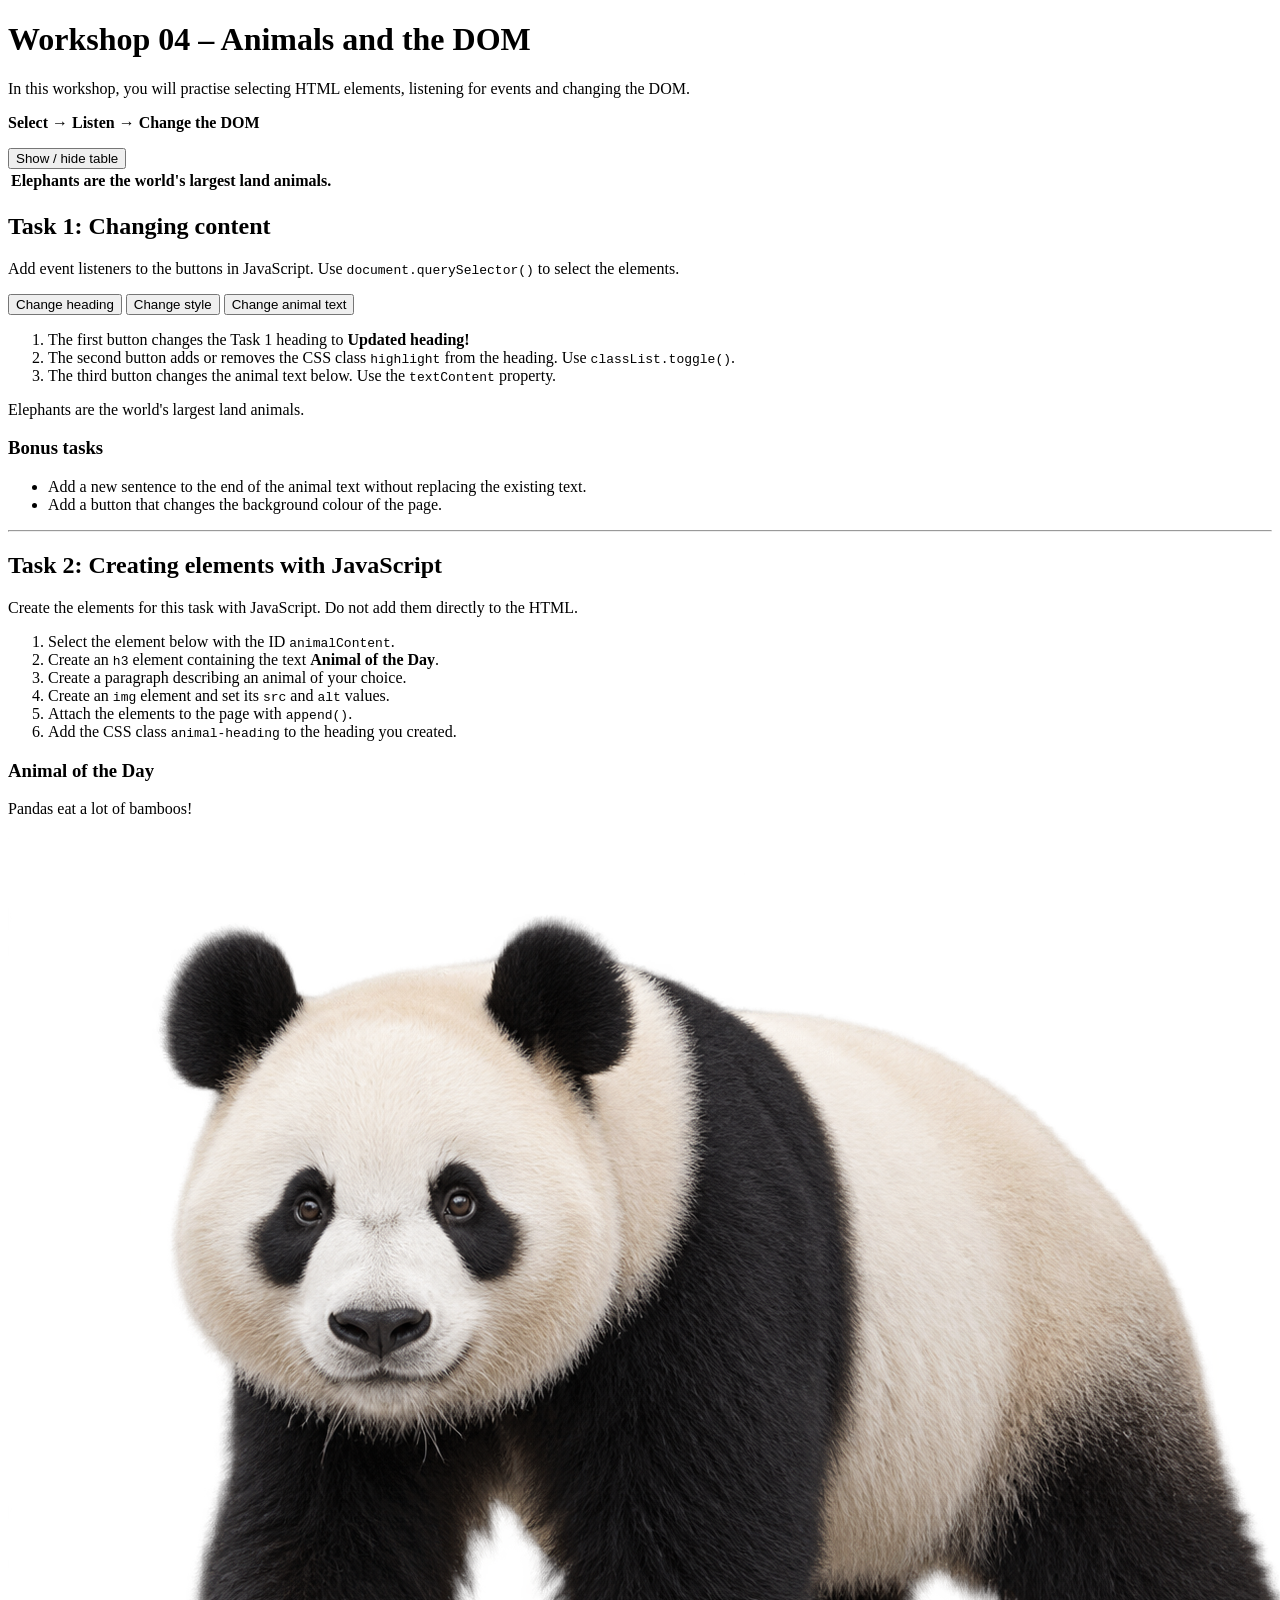
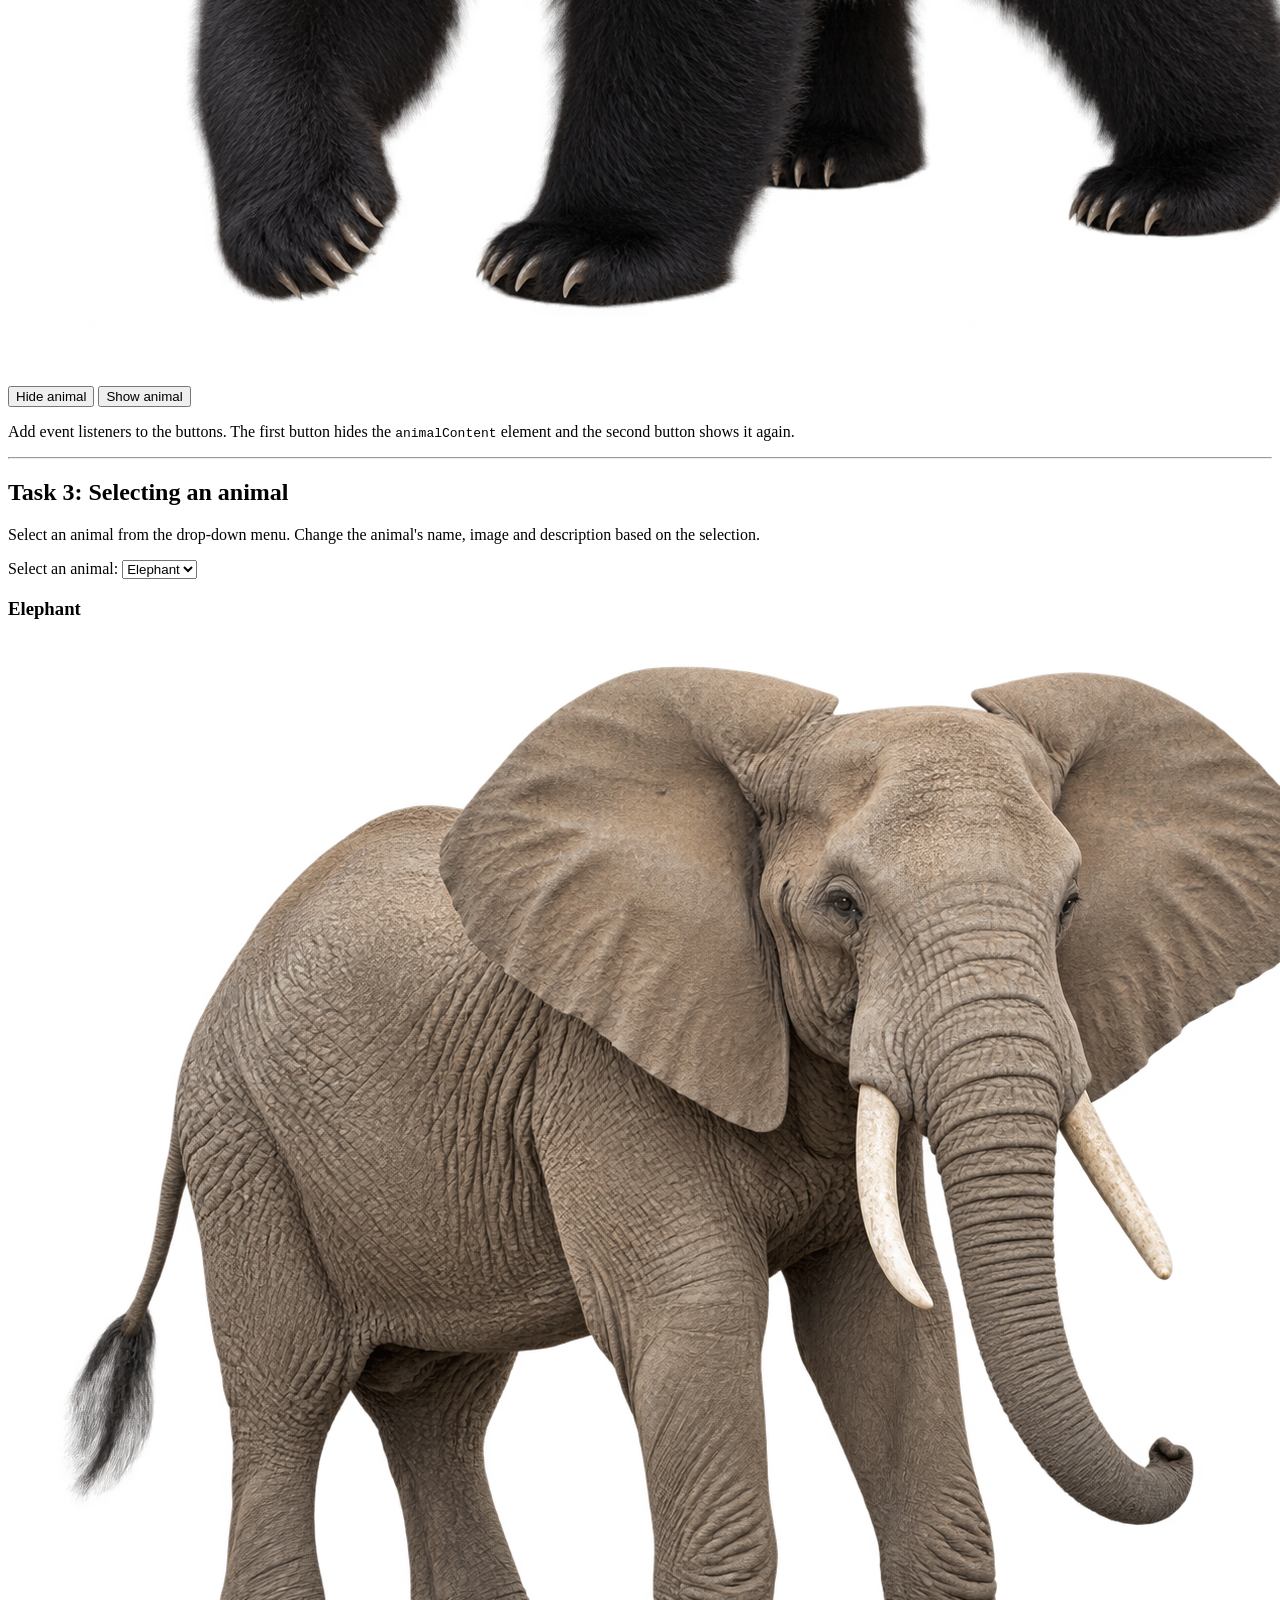
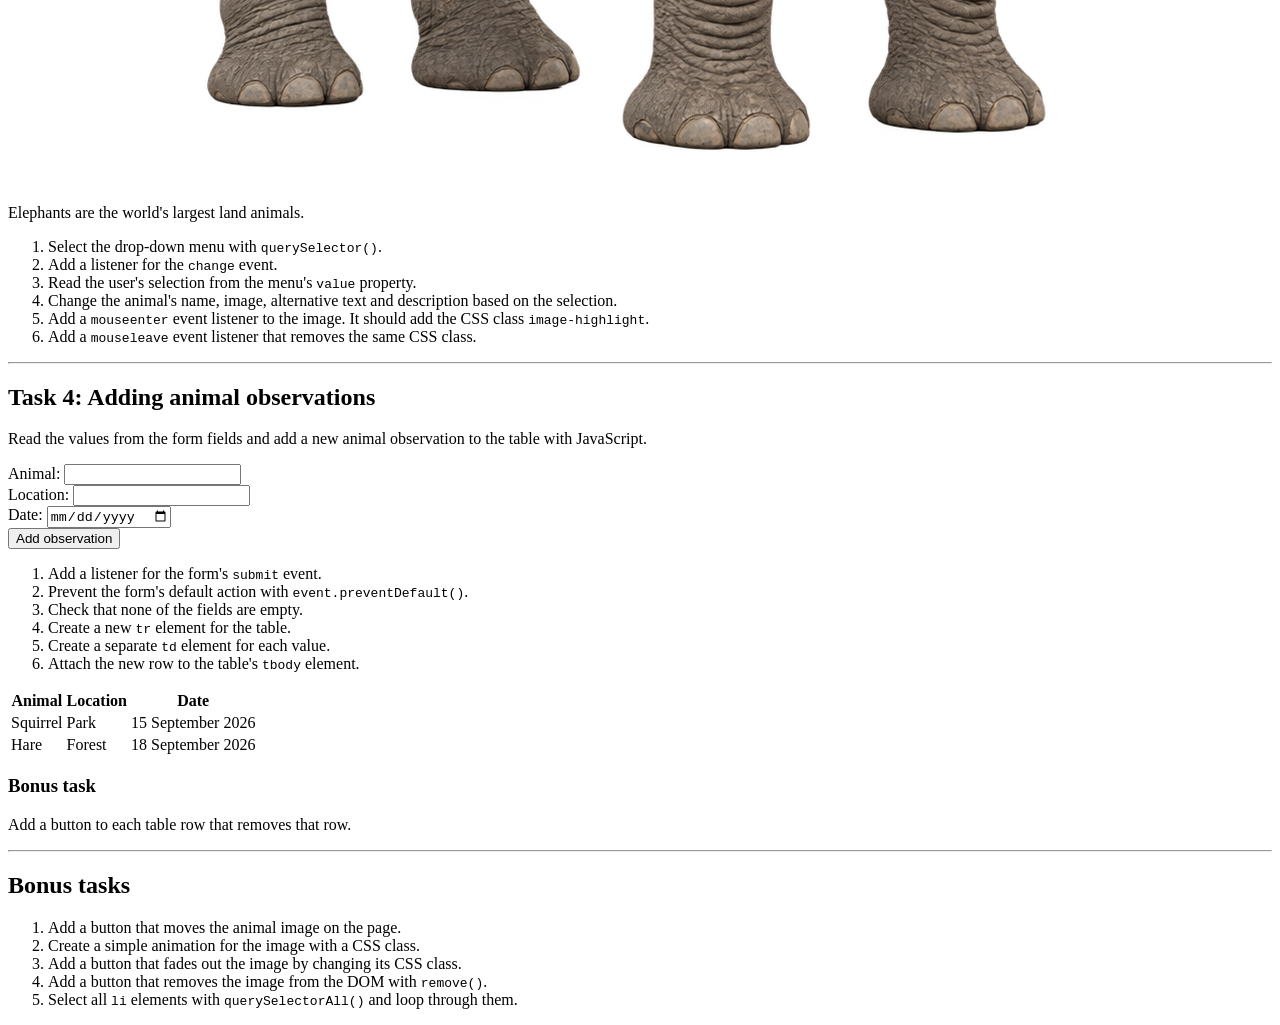
==== WS04_DOM/index.html @ 871287a9 "Add Workshop 4 DOM scripting" ====
<!DOCTYPE html>
<html lang="en">

<head>
    <meta charset="UTF-8">
    <meta name="viewport" content="width=device-width, initial-scale=1.0">

    <title>Workshop 04 – DOM Scripting</title>

    <link rel="stylesheet" href="styles.css">
    <script src="js/script.js" defer></script>
</head>

<body>
    <header>
        <h1 id="mainHeading">Workshop 04 – Animals and the DOM</h1>

        <p>
            In this workshop, you will practise selecting HTML elements,
            listening for events and changing the DOM.
        </p>

        <p>
            <strong>Select → Listen → Change the DOM</strong>
        </p>

        <button id="animalButton">Show / hide table</button>

<table id="animalTable">
     <thead>
        <tr>
            <th>Elephants are the world's
                largest land animals.</th>
          
        </tr>
    </thead>

     
</table>


    </header>

    <main>
        <!-- TASK 1 -->
        <section>
            <h2 id="taskOneHeading">Task 1: Changing content</h2>

            <p>
                Add event listeners to the buttons in JavaScript.
                Use <code>document.querySelector()</code> to select the elements.
            </p>

            <div class="buttons">
                <button id="changeHeadingButton">
                    Change heading
                </button>

                <button id="changeStyleButton">
                    Change style
                </button>

                <button id="changeTextButton">
                    Change animal text
                </button>
            </div>

            <div class="instructions">
                <ol>
                    <li>
                        The first button changes the Task 1 heading to
                        <strong>Updated heading!</strong>
                    </li>

                    <li>
                        The second button adds or removes the CSS class
                        <code>highlight</code> from the heading.
                        Use <code>classList.toggle()</code>.
                    </li>

                    <li>
                        The third button changes the animal text below.
                        Use the <code>textContent</code> property.
                    </li>
                </ol>
            </div>

            <p id="animalText">
                Elephants are the world's largest land animals.
            </p>

            <h3>Bonus tasks</h3>

            <ul>
                <li>
                    Add a new sentence to the end of the animal text without
                    replacing the existing text.
                </li>

                <li>
                    Add a button that changes the background colour of the page.
                </li>
            </ul>
        </section>

        <hr>

        <!-- TASK 2 -->
        <section>
            <h2>Task 2: Creating elements with JavaScript</h2>

            <p>
                Create the elements for this task with JavaScript. Do not add
                them directly to the HTML.
            </p>

            <ol>
                <li>
                    Select the element below with the ID
                    <code>animalContent</code>.
                </li>

                <li>
                    Create an <code>h3</code> element containing the text
                    <strong>Animal of the Day</strong>.
                </li>

                <li>
                    Create a paragraph describing an animal of your choice.
                </li>

                <li>
                    Create an <code>img</code> element and set its
                    <code>src</code> and <code>alt</code> values.
                </li>

                <li>
                    Attach the elements to the page with
                    <code>append()</code>.
                </li>

                <li>
                    Add the CSS class <code>animal-heading</code> to the
                    heading you created.
                </li>
            </ol>

            <div id="animalContent"></div>

            <div class="buttons">
                <button id="hideAnimalButton">
                    Hide animal
                </button>

                <button id="showAnimalButton">
                    Show animal
                </button>
            </div>

            <p>
                Add event listeners to the buttons. The first button hides the
                <code>animalContent</code> element and the second button shows
                it again.
            </p>
        </section>

        <hr>

        <!-- TASK 3 -->
        <section>
            <h2>Task 3: Selecting an animal</h2>

            <p>
                Select an animal from the drop-down menu. Change the animal's
                name, image and description based on the selection.
            </p>

            <label for="animalSelect">Select an animal:</label>

            <select id="animalSelect">
                <option value="elephant">Elephant</option>
                <option value="tiger">Tiger</option>
                <option value="penguin">Penguin</option>
                <option value="panda">Panda</option>
            </select>

            <article id="selectedAnimal">
                <h3 id="animalName">Elephant</h3>

                <img
                    id="animalImage"
                    src="images/elephant.png"
                    alt="Elephant"
                >

                <p id="animalDescription">
                    Elephants are the world's largest land animals.
                </p>
            </article>

            <ol>
                <li>
                    Select the drop-down menu with
                    <code>querySelector()</code>.
                </li>

                <li>
                    Add a listener for the <code>change</code> event.
                </li>

                <li>
                    Read the user's selection from the menu's
                    <code>value</code> property.
                </li>

                <li>
                    Change the animal's name, image, alternative text and
                    description based on the selection.
                </li>

                <li>
                    Add a <code>mouseenter</code> event listener to the image.
                    It should add the CSS class <code>image-highlight</code>.
                </li>

                <li>
                    Add a <code>mouseleave</code> event listener that removes
                    the same CSS class.
                </li>
            </ol>
        </section>

        <hr>

        <!-- TASK 4 -->
        <section>
            <h2>Task 4: Adding animal observations</h2>

            <p>
                Read the values from the form fields and add a new animal
                observation to the table with JavaScript.
            </p>

            <form id="animalForm">
                <div>
                    <label for="observationAnimal">Animal:</label>

                    <input
                        type="text"
                        id="observationAnimal"
                        name="observationAnimal"
                    >
                </div>

                <div>
                    <label for="observationLocation">Location:</label>

                    <input
                        type="text"
                        id="observationLocation"
                        name="observationLocation"
                    >
                </div>

                <div>
                    <label for="observationDate">Date:</label>

                    <input
                        type="date"
                        id="observationDate"
                        name="observationDate"
                    >
                </div>

                <button type="submit">
                    Add observation
                </button>
            </form>

            <ol>
                <li>
                    Add a listener for the form's <code>submit</code> event.
                </li>

                <li>
                    Prevent the form's default action with
                    <code>event.preventDefault()</code>.
                </li>

                <li>
                    Check that none of the fields are empty.
                </li>

                <li>
                    Create a new <code>tr</code> element for the table.
                </li>

                <li>
                    Create a separate <code>td</code> element for each value.
                </li>

                <li>
                    Attach the new row to the table's <code>tbody</code> element.
                </li>
            </ol>

            <table id="observationTable">
                <thead>
                    <tr>
                        <th>Animal</th>
                        <th>Location</th>
                        <th>Date</th>
                    </tr>
                </thead>

                <tbody id="observationTableBody">
                    <tr>
                        <td>Squirrel</td>
                        <td>Park</td>
                        <td>15 September 2026</td>
                    </tr>

                    <tr>
                        <td>Hare</td>
                        <td>Forest</td>
                        <td>18 September 2026</td>
                    </tr>
                </tbody>
            </table>

            <h3>Bonus task</h3>

            <p>
                Add a button to each table row that removes that row.
            </p>
        </section>

        <hr>

        <!-- BONUS TASKS -->
        <section>
            <h2>Bonus tasks</h2>

            <ol>
                <li>
                    Add a button that moves the animal image on the page.
                </li>

                <li>
                    Create a simple animation for the image with a CSS class.
                </li>

                <li>
                    Add a button that fades out the image by changing its
                    CSS class.
                </li>

                <li>
                    Add a button that removes the image from the DOM with
                    <code>remove()</code>.
                </li>

                <li>
                    Select all <code>li</code> elements with
                    <code>querySelectorAll()</code> and loop through them.
                </li>
            </ol>
        </section>
    </main>
</body>

</html>
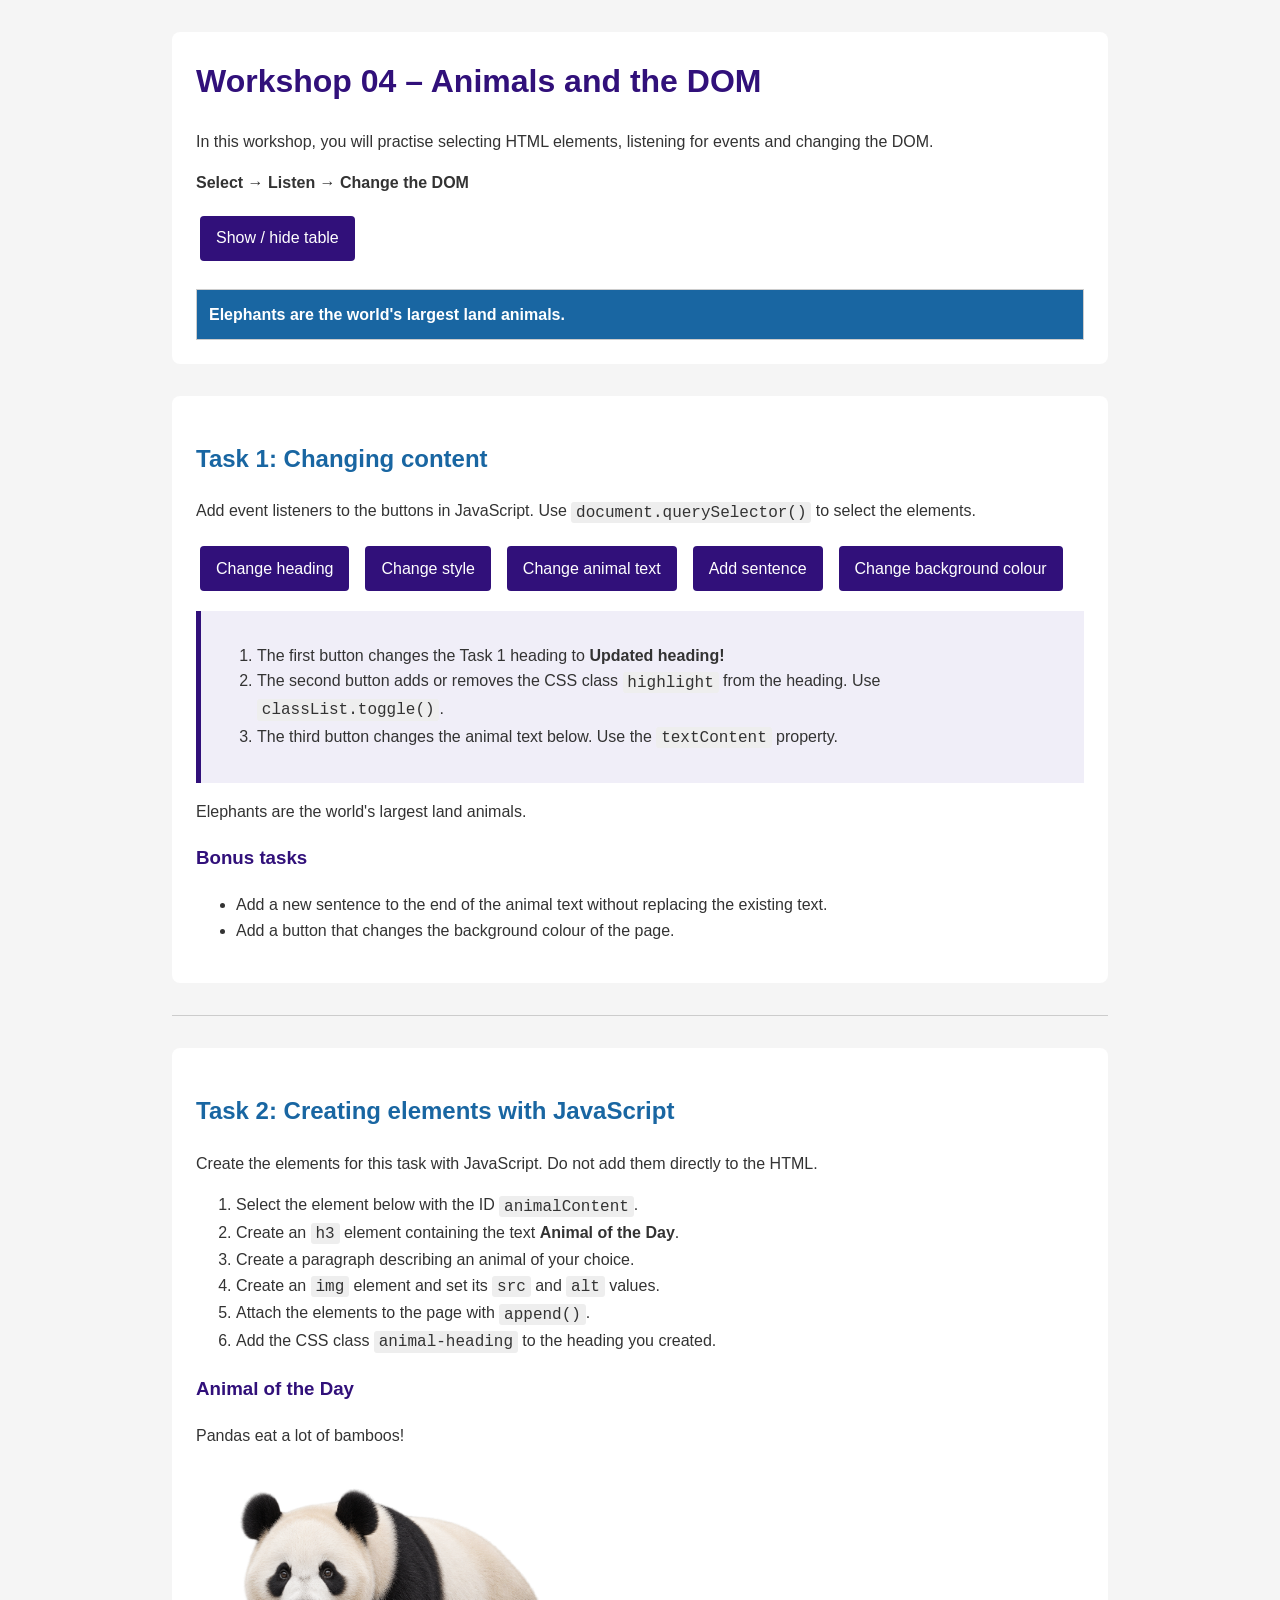
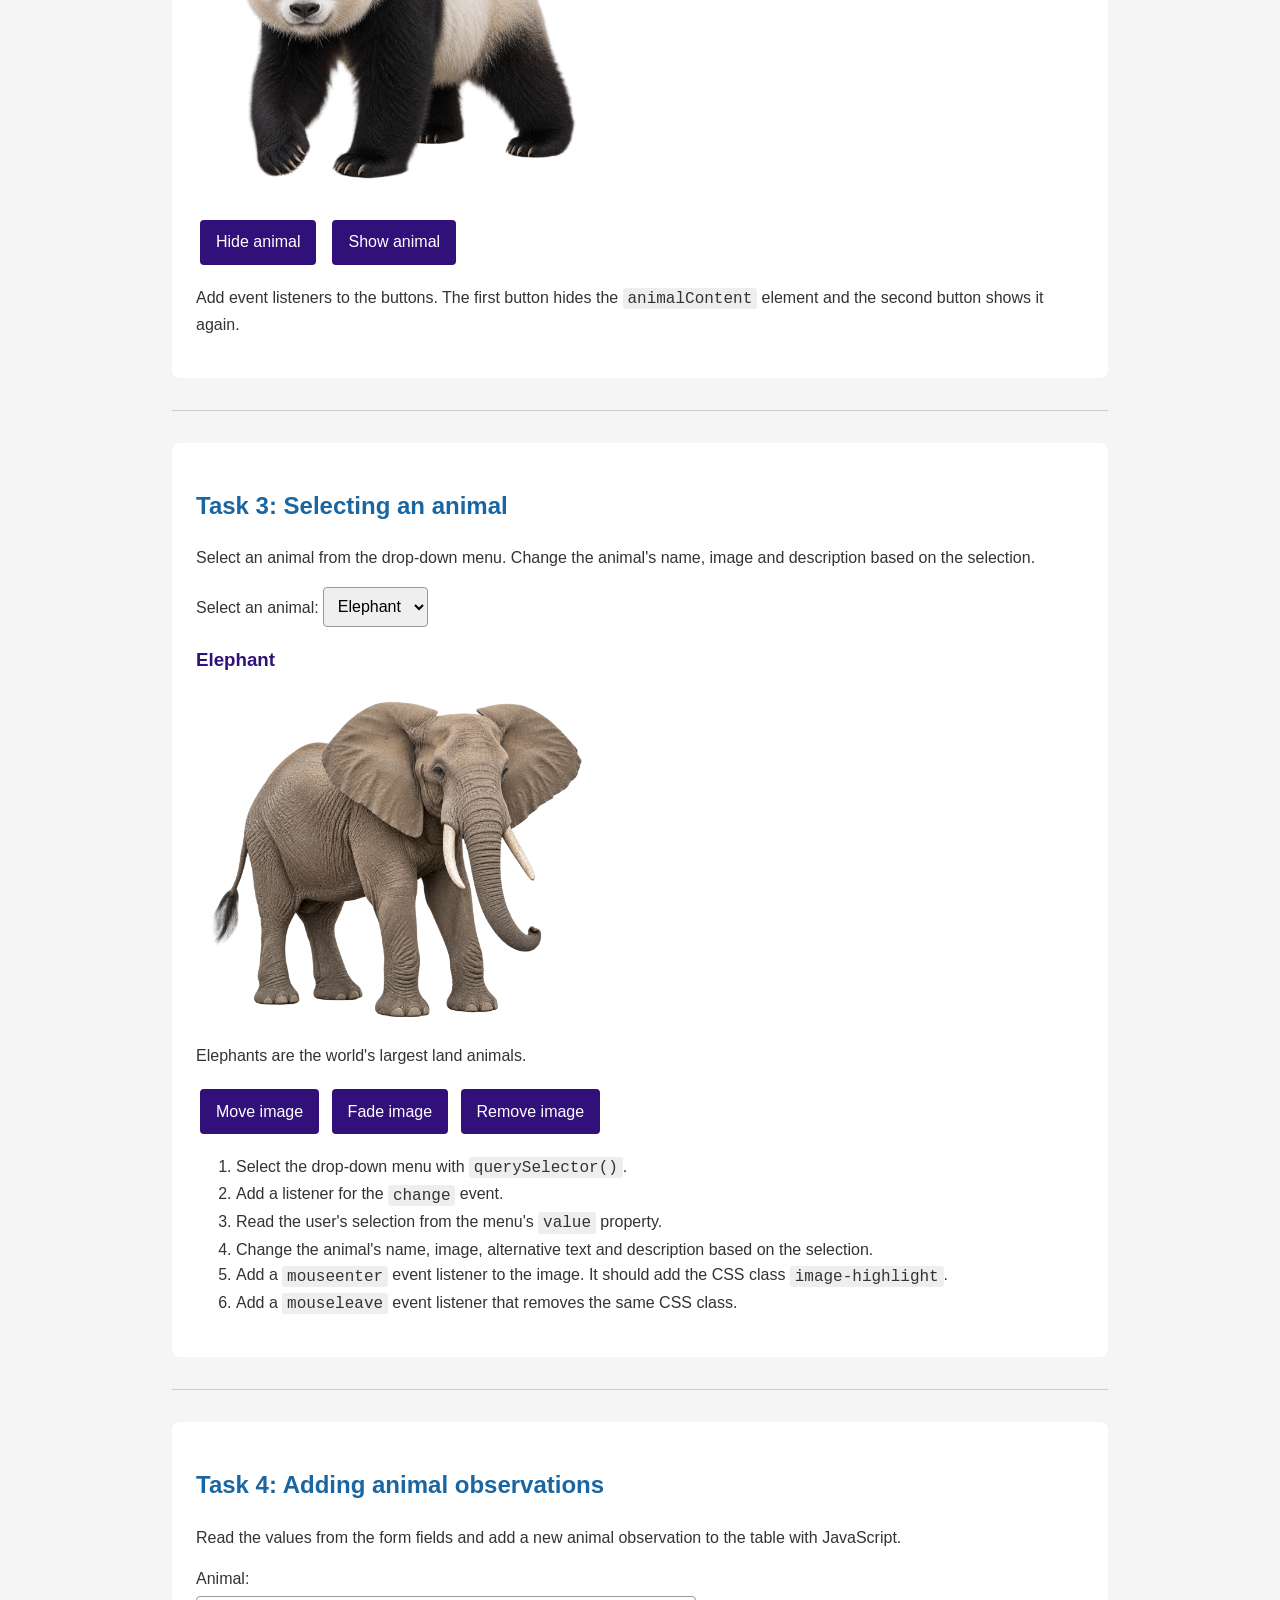
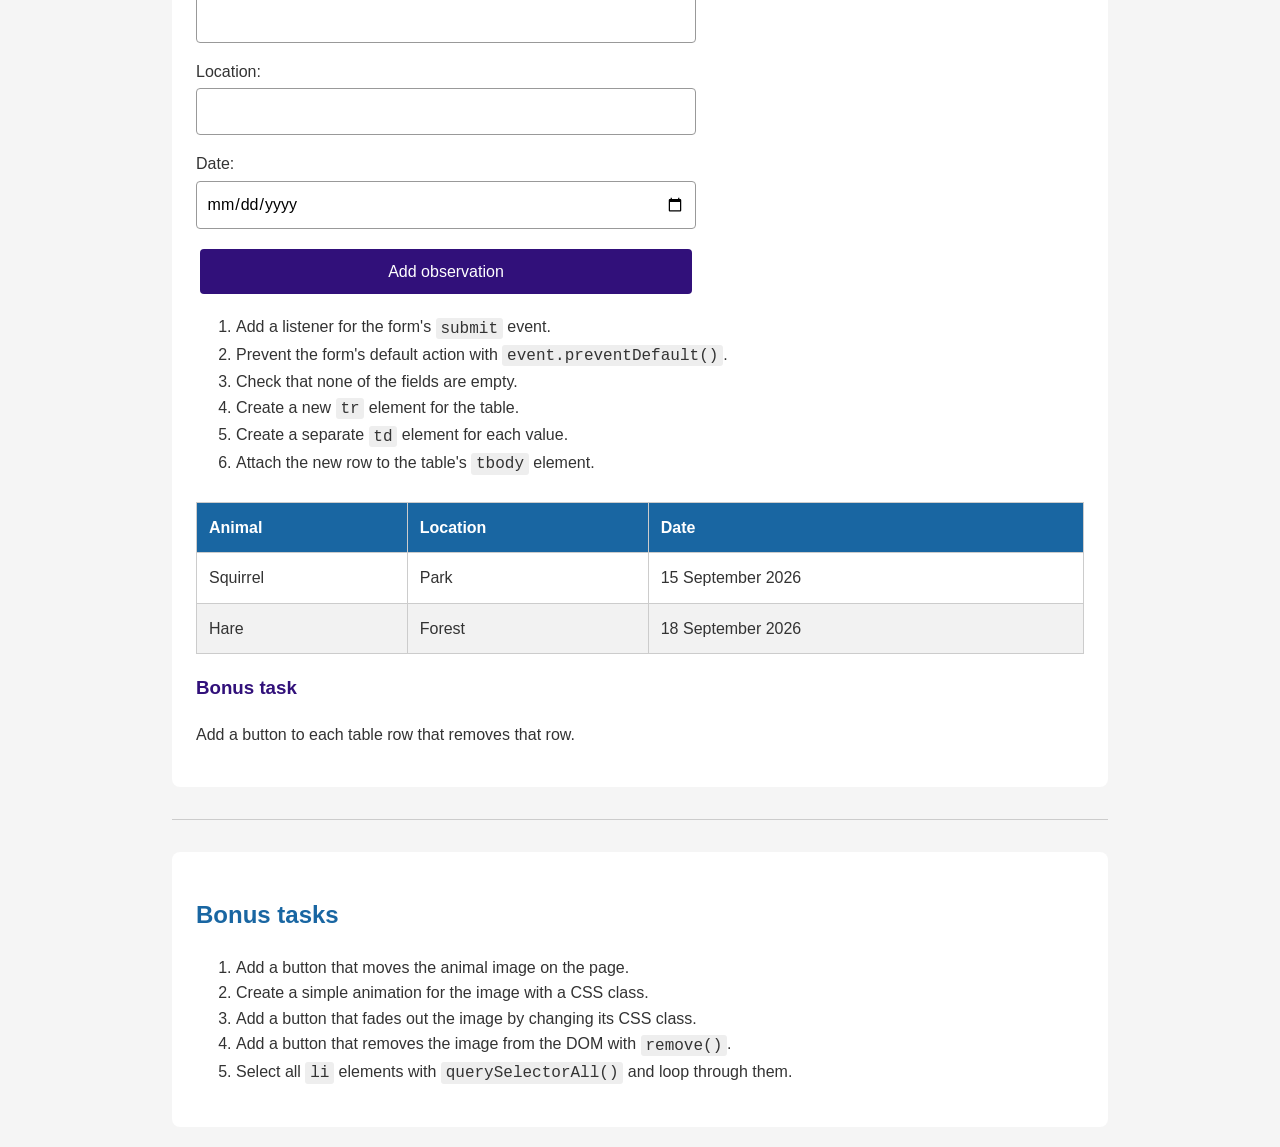
==== commit f006ffde: "Add Workshop 4 bonus tasks" ====
--- a/WS04_DOM/index.html
+++ b/WS04_DOM/index.html
@@ -63,6 +63,15 @@
                 <button id="changeTextButton">
                     Change animal text
                 </button>
+
+                <button id="addSentenceButton">
+                    Add sentence
+                </button>
+
+                <button id="ChangeBackgroundButton">
+                    Change background colour
+                </button>
+         
             </div>
 
             <div class="instructions">
@@ -196,6 +205,18 @@
                 <p id="animalDescription">
                     Elephants are the world's largest land animals.
                 </p>
+
+                <button id="moveImageButton">
+                    Move image
+                </button>
+
+                <button id="fadeImageButton">
+                    Fade image
+                </button>
+
+                <button id="removeImageButton">
+                    Remove image
+                </button>
             </article>
 
             <ol>
--- a/WS04_DOM/styles.css
+++ b/WS04_DOM/styles.css
@@ -0,0 +1,181 @@
+* {
+    box-sizing: border-box;
+}
+
+body {
+    max-width: 1000px;
+    margin: 0 auto;
+    padding: 2rem;
+
+    font-family: "Trebuchet MS", Helvetica, sans-serif;
+    line-height: 1.6;
+    color: #333333;
+    background-color: #f5f5f5;
+}
+
+header,
+section {
+    margin-bottom: 2rem;
+    padding: 1.5rem;
+
+    background-color: white;
+    border-radius: 8px;
+}
+
+h1 {
+    margin-top: 0;
+    color: #31107a;
+}
+
+h2 {
+    color: #1966a2;
+}
+
+h3 {
+    color: #31107a;
+}
+
+hr {
+    margin: 2rem 0;
+    border: 0;
+    border-top: 1px solid #cccccc;
+}
+
+button {
+    margin: 0.25rem;
+    padding: 0.6rem 1rem;
+
+    font: inherit;
+    color: white;
+    background-color: #31107a;
+
+    border: 0;
+    border-radius: 4px;
+    cursor: pointer;
+}
+
+button:hover {
+    background-color: #5631a5;
+}
+
+button:focus-visible,
+input:focus-visible,
+select:focus-visible {
+    outline: 3px solid #28a78e;
+    outline-offset: 2px;
+}
+
+.buttons {
+    display: flex;
+    flex-wrap: wrap;
+    gap: 0.5rem;
+    margin: 1rem 0;
+}
+
+.instructions {
+    padding: 1rem;
+    background-color: #f0eef8;
+    border-left: 5px solid #31107a;
+}
+
+code {
+    padding: 0.1rem 0.3rem;
+    font-family: Consolas, monospace;
+    background-color: #eeeeee;
+    border-radius: 3px;
+}
+
+.highlight {
+    padding: 1rem;
+    color: white;
+    background-color: #31107a;
+}
+
+.animal-heading {
+    color: #31107a;
+    font-family: Arial, sans-serif;
+}
+
+.image-highlight {
+    border: 6px solid #31107a;
+}
+
+#animalImage,
+#animalContent img {
+    display: block;
+    width: 400px;
+    max-width: 100%;
+    height: auto;
+    margin: 1rem 0;
+}
+
+form {
+    display: grid;
+    gap: 1rem;
+    max-width: 500px;
+    margin: 1rem 0;
+}
+
+form div {
+    display: grid;
+    gap: 0.25rem;
+}
+
+input,
+select {
+    padding: 0.6rem;
+    font: inherit;
+    border: 1px solid #999999;
+    border-radius: 4px;
+}
+
+table {
+    width: 100%;
+    margin-top: 1.5rem;
+    border-collapse: collapse;
+}
+
+th,
+td {
+    padding: 0.75rem;
+    text-align: left;
+    border: 1px solid #cccccc;
+}
+
+th {
+    color: white;
+    background-color: #1966a2;
+}
+
+tbody tr:nth-child(even) {
+    background-color: #f2f2f2;
+}
+
+@media (max-width: 600px) {
+    body {
+        padding: 1rem;
+    }
+
+    header,
+    section {
+        padding: 1rem;
+    }
+
+    .buttons {
+        flex-direction: column;
+    }
+
+    button {
+        width: 100%;
+    }
+}
+
+.image-move {
+    transition: transform 0.5s;
+    transform: translateX(100px);
+}
+
+.image-fade{
+    opacity: 0;
+    transition: opacity 1s;
+}
